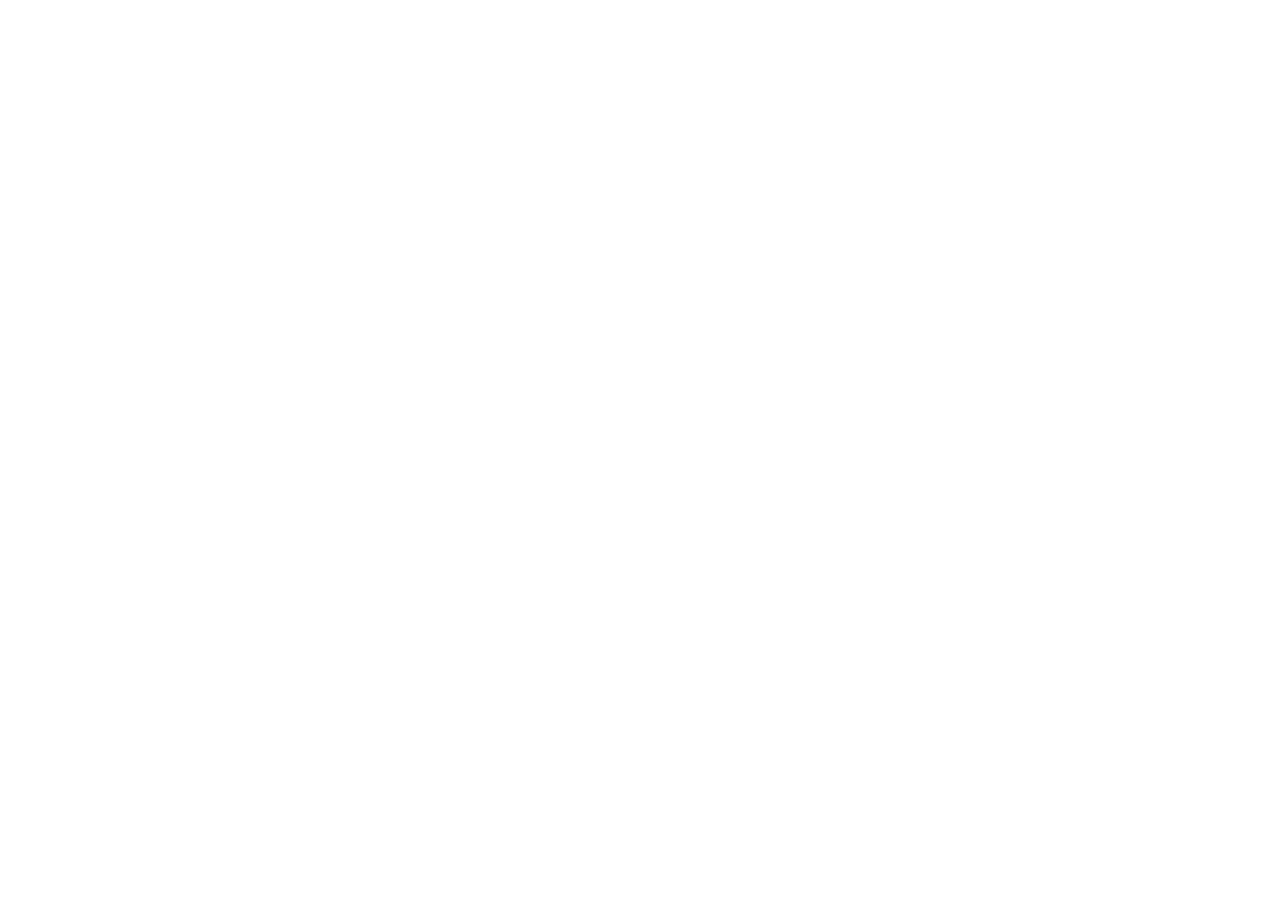
==== banco-de-orgaos/src/index.html @ 7e38a737 "Adicionando banco de orgãos" ====
<!DOCTYPE html>
<html lang="en">
<head>
    <meta charset="UTF-8">
    <meta http-equiv="X-UA-Compatible" content="IE=edge">
    <meta name="viewport" content="width=device-width, initial-scale=1.0">
    <title>Document</title>
</head>
<body>
    <script src="./js/classes/BancoOrgaos.js"></script>
    <script src="./js/script.js"></script>
</body>
</html>
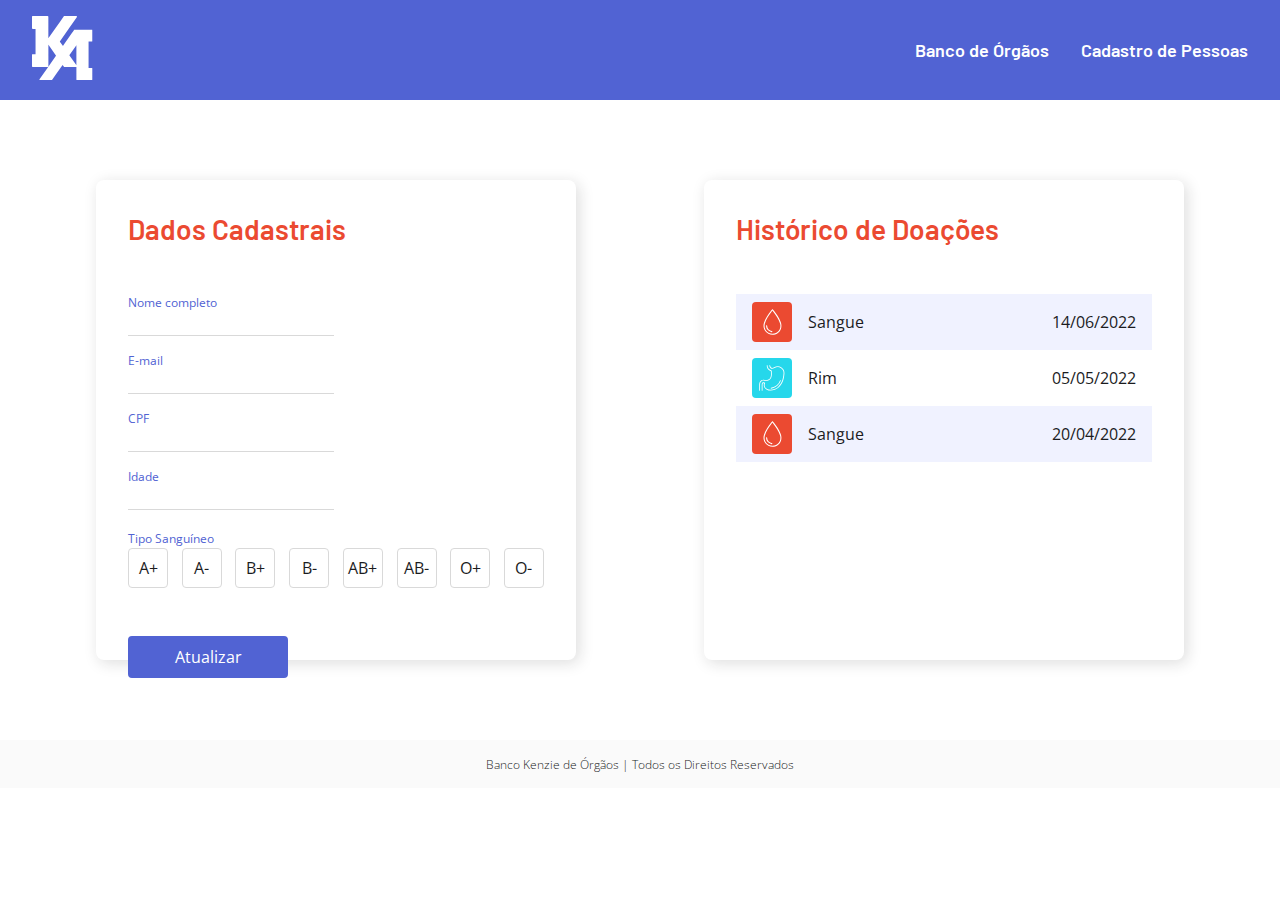
==== commit 41d89a69: "Adicionando código da mini-demo" ====
--- a/banco-de-orgaos/src/index.html
+++ b/banco-de-orgaos/src/index.html
@@ -5,8 +5,152 @@
     <meta http-equiv="X-UA-Compatible" content="IE=edge">
     <meta name="viewport" content="width=device-width, initial-scale=1.0">
     <title>Document</title>
+
+    <link rel="preconnect" href="https://fonts.googleapis.com">
+    <link rel="preconnect" href="https://fonts.gstatic.com" crossorigin>
+    <link href="https://fonts.googleapis.com/css2?family=Barlow:wght@600&family=Open+Sans:wght@300;400;600&display=swap" rel="stylesheet">
+    
+    <link rel="stylesheet" href="./css/base.css">
+    <link rel="stylesheet" href="./css/components.css">
+    <link rel="stylesheet" href="./css/reset.css">
+    <link rel="stylesheet" href="./css/style.css">
 </head>
+
 <body>
+    <header class="header">
+        <div class="container">
+            <div class="header__logo">
+                <img src="./img/logo.svg" alt="Logo Kenzie">
+            </div>
+
+            <nav class="header__menu">
+                <ul class="menu-primario">
+                    <li>
+                        <a href="#">Banco de Órgãos</a>
+                    </li>
+
+                    <li>
+                        <a href="#">Cadastro de Pessoas</a>
+                    </li>
+                </ul>
+            </nav>
+        </div>
+    </header>
+
+    <main>
+        <div class="container">
+            <section class="dados-cadastrais card">
+                <h2>Dados Cadastrais</h2>
+
+                <form class="dados-cadastrais__form">
+                    <div class="dados-cadastrais__wrapper">
+                        <div class="dados-cadastrais__campo">
+                            <label for="nome">Nome completo</label>
+                            <input name="nome" id="nome" type="text">
+                        </div>
+
+                        <div class="dados-cadastrais__campo">
+                            <label for="email">E-mail</label>
+                            <input name="email" id="email" type="email">
+                        </div>
+
+                        <div class="dados-cadastrais__campo">
+                            <label for="cpf">CPF</label>
+                            <input name="cpf" id="cpf" type="text">
+                        </div>
+
+                        <div class="dados-cadastrais__campo">
+                            <label for="idade">Idade</label>
+                            <input name="idade" id="idade" type="number">
+                        </div>
+                    </div>
+
+                    <div class="dados-cadastrais__sangue">
+                        <label>Tipo Sanguíneo</label>
+
+                        <div class="dados-cadastrais__radio">
+                            <input name="sangue" id="a-positivo" type="radio">
+                            <label for="a-positivo">A+</label>
+
+                            <input name="sangue" id="a-negativo" type="radio">
+                            <label for="a-negativo">A-</label>
+
+                            <input name="sangue" id="b-positivo" type="radio">
+                            <label for="b-positivo">B+</label>
+
+                            <input name="sangue" id="b-negativo" type="radio">
+                            <label for="b-negativo">B-</label>
+
+                            <input name="sangue" id="ab-positivo" type="radio">
+                            <label for="ab-positivo">AB+</label>
+
+                            <input name="sangue" id="ab-negativo" type="radio">
+                            <label for="ab-negativo">AB-</label>
+
+                            <input name="sangue" id="o-positivo" type="radio">
+                            <label for="o-positivo">O+</label>
+
+                            <input name="sangue" id="o-negativo" type="radio">
+                            <label for="o-negativo">O-</label>
+                        </div>
+
+                        <button type="button" class="dados-cadastrais__botao">Atualizar</button>
+                    </div>
+                </form>
+            </section>
+
+            <section class="historico card">
+                <h2>Histórico de Doações</h2>
+
+                <ul class="historico__lista">
+                    <li class="historico__item">
+                        <div class="historico__icone sangue">
+                            <img src="./img/sangue.svg" alt="Sangue">
+                        </div>
+
+                        <span class="historico__doacao">Sangue</span>
+
+                        <span class="historico__data">14/06/2022</span>
+                    </li>
+
+                    <li class="historico__item">
+                        <div class="historico__icone orgao">
+                            <img src="./img/orgao.svg" alt="Orgão">
+                        </div>
+
+                        <span class="historico__doacao">Rim</span>
+
+                        <span class="historico__data">05/05/2022</span>
+                    </li>
+
+                    <li class="historico__item">
+                        <div class="historico__icone sangue">
+                            <img src="./img/sangue.svg" alt="Sangue">
+                        </div>
+
+                        <span class="historico__doacao">Sangue</span>
+
+                        <span class="historico__data">20/04/2022</span>
+                    </li>
+                </ul>
+            </section>
+        </div>
+    </main>
+
+    <footer class="footer">
+        <div class="container">
+            <p>Banco Kenzie de Órgãos | Todos os Direitos Reservados</p>
+        </div>
+    </footer>
+
+
+    <script src="./js/data/mockDoadores.js"></script>
+    <script src="./js/db/DoadorOrgaosDB.js"></script>
+    <script src="./js/classes/Orgao.js"></script>
+    <script src="./js/classes/Pessoa.js"></script>
+    <script src="./js/classes/DoadorOrgaos.js"></script>
+    <script src="./js/classes/Donatario.js"></script>
+    <script src="./js/classes/ValidarDoacao.js"></script>
     <script src="./js/classes/BancoOrgaos.js"></script>
     <script src="./js/script.js"></script>
 </body>
--- a/banco-de-orgaos/src/css/base.css
+++ b/banco-de-orgaos/src/css/base.css
@@ -0,0 +1,12 @@
+:root {
+    --font-base: 'Open Sans', sans-serif;
+    --font-headings: 'Barlow', sans-serif;
+
+    --preto: 27, 28, 30;
+    --azul: 81, 99, 211;
+    --vermelho: 235, 74, 49;
+    --branco: 255, 255, 255;
+    --ciano: 38, 215, 235;
+    --cinza-claro: 250, 250, 250;
+    --cinza: 217, 217, 217;
+}
--- a/banco-de-orgaos/src/css/components.css
+++ b/banco-de-orgaos/src/css/components.css
@@ -0,0 +1,21 @@
+.container {
+    width: 100%;
+    max-width: 82.5rem;
+    margin: 0 auto;
+    padding: 0 2rem;
+}
+
+.card {
+    width: 100%;
+    height: 100%;
+    border-radius: 0.5rem;
+    box-shadow: 3px 3px 15px 0 rgba(var(--preto), 0.15);
+    padding: 2rem;
+}
+
+@media screen and (min-width: 586px) {
+    .card {
+        width: var(--medida);
+        height: var(--medida);
+    }
+}--- a/banco-de-orgaos/src/css/style.css
+++ b/banco-de-orgaos/src/css/style.css
@@ -0,0 +1,268 @@
+/*
+
+     320px => CELULARES PEQUENO PORTE
+     586px => CELULARES MÉDIO PORTE
+     768px => TABLET
+     992px => DESKTOP PEQUENO / TABLET GRANDE
+    1200px => DESKTOP
+    1440px => DESKTOP GRANDE
+
+*/
+
+
+/*
+* [00] ÍNDICE
+* [01] HEADER
+* [02] MAIN
+* [03] DADOS CADASTRAIS
+* [04] HISTÓRICO
+* [05] FOOTER
+*/
+
+/* [01] HEADER */
+
+.header {
+    width: 100vw;
+    height: 6.25rem;
+    background-color: rgba(var(--azul), 1);
+}
+
+.header > .container {
+    display: flex;
+    align-items: center;
+    justify-content: space-between;
+    height: inherit;
+}
+
+.menu-primario {
+    display: flex;
+    align-items: center;
+    justify-content: space-between;
+    gap: 2rem;
+}
+
+.menu-primario a {
+    color: rgba(var(--branco), 1);
+    font-family: var(--font-headings);
+    font-size: 1.125rem;
+    font-weight: 600;
+}
+
+/* [02] MAIN */
+
+main {
+    margin: 5rem 0;
+}
+
+main > .container {
+    display: flex;
+    flex-direction: column;
+    align-items: center;
+    gap: 3rem;
+}
+
+@media screen and (min-width: 1200px) {
+    main > .container {
+        align-items: initial;
+        flex-direction: initial;
+        gap: initial;
+        justify-content: space-around;
+    }
+}
+
+/* [03] DADOS CADASTRAIS */
+
+.dados-cadastrais {
+    --medida: 30rem;
+}
+
+.dados-cadastrais__form {
+    margin: 3rem 0;
+}
+
+.dados-cadastrais__wrapper {
+    display: flex;
+    flex-direction: column;
+    gap: 1rem;
+}
+
+@media screen and (min-width: 586px) {
+    .dados-cadastrais__wrapper {
+        flex-direction: initial;
+        justify-content: space-between;
+        flex-wrap: wrap;
+    }
+}
+
+.dados-cadastrais__campo {
+    display: flex;
+    flex-direction: column;
+}
+
+.dados-cadastrais__campo label {
+    font-size: 0.75rem;
+    color: rgba(var(--azul), 1);
+}
+
+.dados-cadastrais__campo input {
+    border: none;
+    border-bottom: 1px solid rgba(var(--cinza), 1);
+}
+
+.dados-cadastrais__sangue {
+    width: 100%;
+    margin: 1rem 0;
+}
+
+.dados-cadastrais__sangue > label {
+    font-size: 0.75rem;
+    color: rgba(var(--azul), 1);
+}
+
+.dados-cadastrais__radio {
+    display: flex;
+    align-items: center;
+    flex-wrap: wrap;
+    gap: 1rem;
+}
+
+@media screen and (min-width: 586px) {
+    .dados-cadastrais__radio {
+        justify-content: space-between;
+        flex-wrap: initial;
+        gap: initial;
+    }
+}
+
+.dados-cadastrais__radio input {
+    display: none;
+}
+
+.dados-cadastrais__radio input:checked + label {
+    background-color: rgba(var(--vermelho), 1);
+    border-color: rgba(var(--vermelho), 1);
+    color: rgba(var(--branco), 1);
+}
+
+.dados-cadastrais__radio label {
+    display: flex;
+    align-items: center;
+    justify-content: center;
+    
+    width: 2.5rem;
+    height: 2.5rem;
+
+    border-radius: 0.25rem;
+    border: 1px solid rgba(var(--cinza), 1);
+    
+    cursor: pointer;
+    transition: 144ms;
+}
+
+.dados-cadastrais__radio label:hover {
+    background-color: rgba(var(--vermelho), 0.15);
+    border-color: rgba(var(--vermelho), 0.15);
+}
+
+.dados-cadastrais__botao {
+    width: 10rem;
+    padding: 0.5rem;
+
+    color: rgba(var(--branco), 1);
+    background-color: rgba(var(--azul), 1);
+    border: 2px solid rgba(var(--azul), 1);
+    border-radius: 0.25rem;
+
+    margin: 3rem 0 0;
+
+    transition: 144ms;
+}
+
+.dados-cadastrais__botao:hover {
+    color: rgba(var(--azul), 1);
+    background-color: rgba(var(--branco), 1);
+}
+
+.dados-cadastrais__botao:active {
+    transform: scale(0.98);
+}
+
+/* [04] HISTÓRICO */
+
+.historico {
+    --medida: 30rem;
+}
+
+.historico__lista {
+    display: flex;
+    flex-direction: column;
+    width: 100%;
+    margin: 3rem 0;
+}
+
+.historico__item {
+    display: flex;
+    align-items: center;
+    justify-content: space-between;
+    gap: 1rem;
+    padding: 0.5rem 1rem;
+}
+
+/*
+    odd => ímpares
+    even => pares
+*/
+
+.historico__item:nth-of-type(odd) {
+    --azul: 204, 211, 255;
+
+    background-color: rgba(var(--azul), 0.30);
+}
+
+.historico__icone {
+    display: flex;
+    align-items: center;
+    justify-content: center;
+
+    padding: 0.25rem;
+    border-radius: 0.25rem;
+
+    background-color: rgba(var(--icone), 1);
+}
+
+.sangue {
+    --icone: var(--vermelho);
+}
+
+.orgao {
+    --icone: var(--ciano);
+}
+
+.historico__icone img {
+    width: 2rem;
+    height: 2rem;
+}
+
+.historico__doacao {
+    flex-grow: 1;
+}
+
+/* [05] FOOTER */
+
+.footer {
+    background-color: rgba(var(--cinza-claro), 1);
+    height: 3rem;
+}
+
+.footer > .container {
+    display: flex;
+    align-items: center;
+    justify-content: center;
+    height: inherit;
+}
+
+.footer p {
+    margin: 0;
+    font-weight: 300;
+    font-size: 0.75rem;
+}
